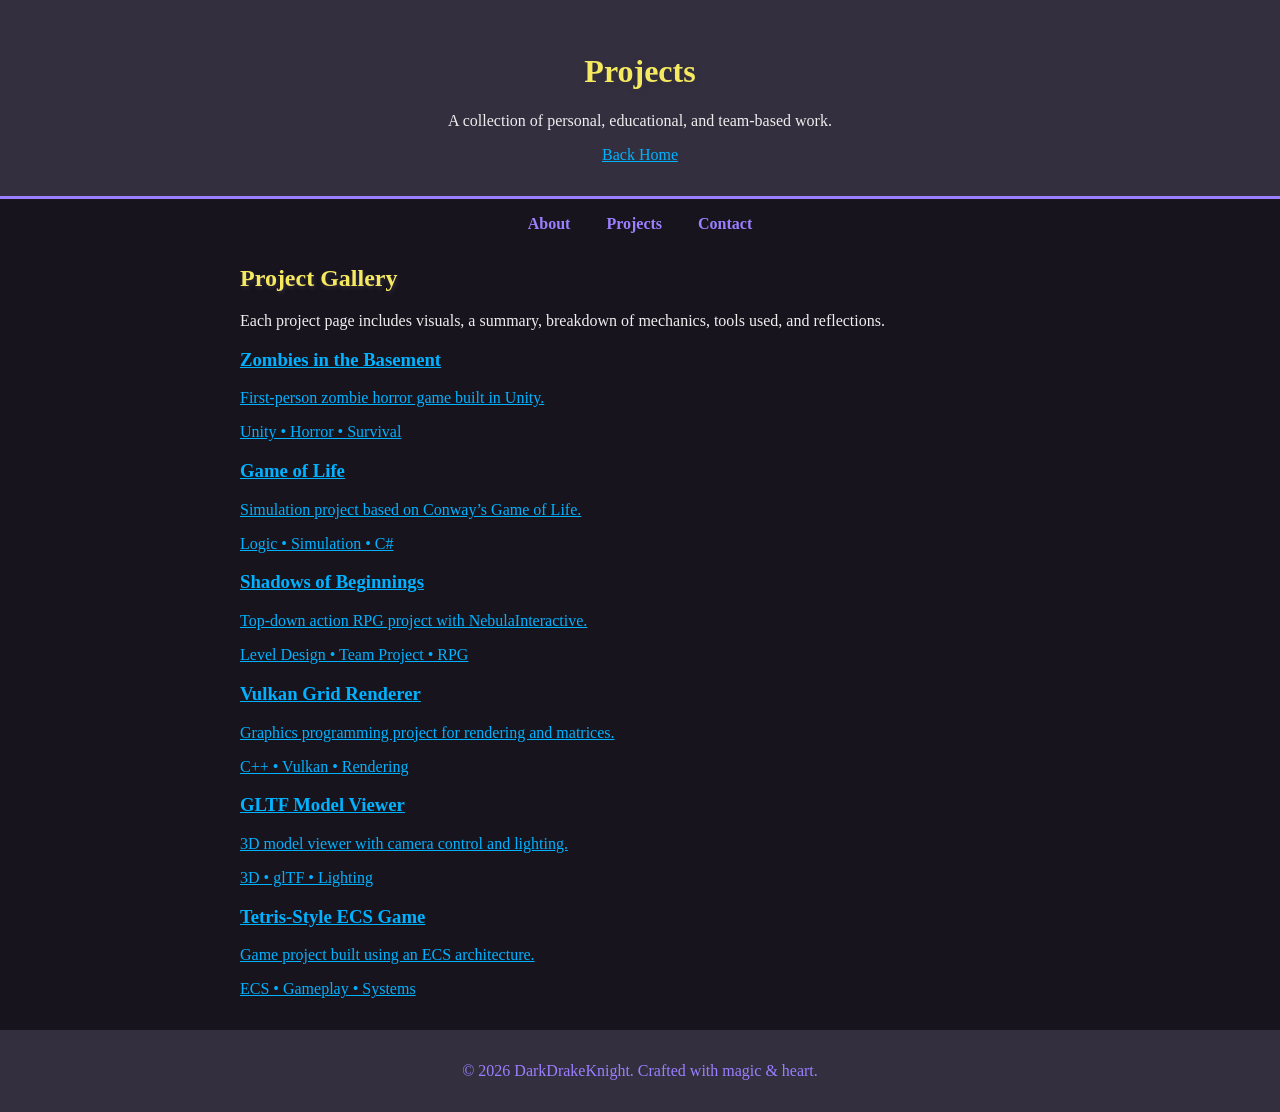
==== projects.html @ 4fe00a68 "Add projects.html for portfolio showcase" ====
<!DOCTYPE html>
<html lang="en">
<head>
  <meta charset="UTF-8">
  <title>Projects | DarkDrakeKnight's Portfolio</title>
  <link rel="stylesheet" href="style.css">
  <meta name="viewport" content="width=device-width, initial-scale=1.0">
</head>
<body>
  <header class="hero">
    <h1>Projects</h1>
    <p>A collection of personal, educational, and team-based work.</p>
    <a class="button" href="index.html">Back Home</a>
  </header>

  <nav>
    <a href="index.html#about">About</a>
    <a href="projects.html">Projects</a>
    <a href="index.html#contact">Contact</a>
  </nav>

  <main>
    <section>
      <h2>Project Gallery</h2>
      <p>Each project page includes visuals, a summary, breakdown of mechanics, tools used, and reflections.</p>

      <div class="project-grid">
        <a class="project-card" id="zombies" href="projects/zombies-in-the-basement.html">
          <h3>Zombies in the Basement</h3>
          <p>First-person zombie horror game built in Unity.</p>
          <span>Unity • Horror • Survival</span>
        </a>

        <a class="project-card" id="gol" href="projects/game-of-life.html">
          <h3>Game of Life</h3>
          <p>Simulation project based on Conway’s Game of Life.</p>
          <span>Logic • Simulation • C#</span>
        </a>

        <a class="project-card" id="sob" href="projects/shadows-of-beginnings.html">
          <h3>Shadows of Beginnings</h3>
          <p>Top-down action RPG project with NebulaInteractive.</p>
          <span>Level Design • Team Project • RPG</span>
        </a>

        <a class="project-card" id="vulkan" href="projects/vulkan-grid-renderer.html">
          <h3>Vulkan Grid Renderer</h3>
          <p>Graphics programming project for rendering and matrices.</p>
          <span>C++ • Vulkan • Rendering</span>
        </a>

        <a class="project-card" id="gltf" href="projects/gltf-model-viewer.html">
          <h3>GLTF Model Viewer</h3>
          <p>3D model viewer with camera control and lighting.</p>
          <span>3D • glTF • Lighting</span>
        </a>

        <a class="project-card" id="tetris" href="projects/tetris-ecs-game.html">
          <h3>Tetris-Style ECS Game</h3>
          <p>Game project built using an ECS architecture.</p>
          <span>ECS • Gameplay • Systems</span>
        </a>
      </div>
    </section>
  </main>

  <footer>
    <p>&copy; 2026 DarkDrakeKnight. Crafted with magic &amp; heart.</p>
  </footer>
</body>
</html>
---- style.css ----
body {
  background: #18141e;
  color: #eee;
  font-family: 'Georgia', serif;
  margin: 0;
  padding: 0;
}
header {
  text-align: center;
  padding: 2rem;
  background: #332f3e;
  border-bottom: 3px solid #9b7fff;
}
nav {
  text-align: center;
  margin: 1rem 0;
}
nav a {
  color: #9b7fff;
  text-decoration: none;
  margin: 0 1em;
  font-weight: bold;
}
main { max-width: 800px; margin: 2rem auto; }
section { margin: 2em 0; }
footer {
  text-align: center; padding: 1em 0;
  background: #332f3e; color: #9b7fff;
}

ul { list-style-type: '🗡 '; }
h1, h2 {
  color: #f5e960;
  text-shadow: 1px 2px 4px #332f3e;
}
a { color: #00b2ff; }
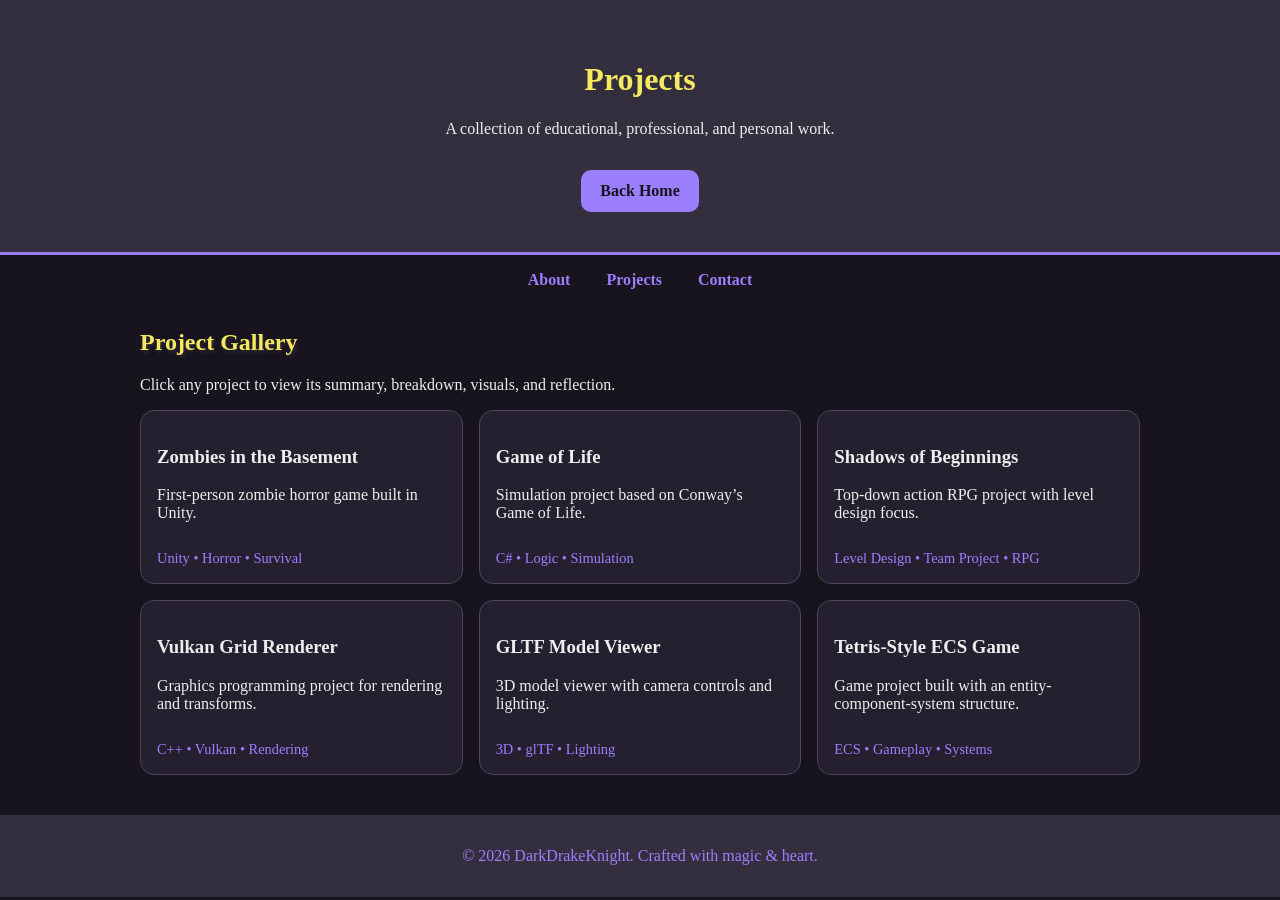
==== commit b945a752: "Update project descriptions and links in HTML" ====
--- a/projects.html
+++ b/projects.html
@@ -9,7 +9,7 @@
 <body>
   <header class="hero">
     <h1>Projects</h1>
-    <p>A collection of personal, educational, and team-based work.</p>
+    <p>A collection of educational, professional, and personal work.</p>
     <a class="button" href="index.html">Back Home</a>
   </header>
 
@@ -22,42 +22,42 @@
   <main>
     <section>
       <h2>Project Gallery</h2>
-      <p>Each project page includes visuals, a summary, breakdown of mechanics, tools used, and reflections.</p>
+      <p>Click any project to view its summary, breakdown, visuals, and reflection.</p>
 
       <div class="project-grid">
-        <a class="project-card" id="zombies" href="projects/zombies-in-the-basement.html">
+        <a class="project-card" href="projects/zombies-in-the-basement.html">
           <h3>Zombies in the Basement</h3>
           <p>First-person zombie horror game built in Unity.</p>
           <span>Unity • Horror • Survival</span>
         </a>
 
-        <a class="project-card" id="gol" href="projects/game-of-life.html">
+        <a class="project-card" href="projects/game-of-life.html">
           <h3>Game of Life</h3>
           <p>Simulation project based on Conway’s Game of Life.</p>
-          <span>Logic • Simulation • C#</span>
+          <span>C# • Logic • Simulation</span>
         </a>
 
-        <a class="project-card" id="sob" href="projects/shadows-of-beginnings.html">
+        <a class="project-card" href="projects/shadows-of-beginnings.html">
           <h3>Shadows of Beginnings</h3>
-          <p>Top-down action RPG project with NebulaInteractive.</p>
+          <p>Top-down action RPG project with level design focus.</p>
           <span>Level Design • Team Project • RPG</span>
         </a>
 
-        <a class="project-card" id="vulkan" href="projects/vulkan-grid-renderer.html">
+        <a class="project-card" href="projects/vulkan-grid-renderer.html">
           <h3>Vulkan Grid Renderer</h3>
-          <p>Graphics programming project for rendering and matrices.</p>
+          <p>Graphics programming project for rendering and transforms.</p>
           <span>C++ • Vulkan • Rendering</span>
         </a>
 
-        <a class="project-card" id="gltf" href="projects/gltf-model-viewer.html">
+        <a class="project-card" href="projects/gltf-model-viewer.html">
           <h3>GLTF Model Viewer</h3>
-          <p>3D model viewer with camera control and lighting.</p>
+          <p>3D model viewer with camera controls and lighting.</p>
           <span>3D • glTF • Lighting</span>
         </a>
 
-        <a class="project-card" id="tetris" href="projects/tetris-ecs-game.html">
+        <a class="project-card" href="projects/tetris-ecs-game.html">
           <h3>Tetris-Style ECS Game</h3>
-          <p>Game project built using an ECS architecture.</p>
+          <p>Game project built with an entity-component-system structure.</p>
           <span>ECS • Gameplay • Systems</span>
         </a>
       </div>
--- a/style.css
+++ b/style.css
@@ -5,12 +5,18 @@
   margin: 0;
   padding: 0;
 }
-header {
+header.hero {
   text-align: center;
-  padding: 2rem;
+  padding: 2.5rem 1rem;
   background: #332f3e;
   border-bottom: 3px solid #9b7fff;
 }
+.hero-icon {
+  width: 54px;
+  display: block;
+  margin: 0.75rem auto;
+}
+
 nav {
   text-align: center;
   margin: 1rem 0;
@@ -21,8 +27,8 @@
   margin: 0 1em;
   font-weight: bold;
 }
-main { max-width: 800px; margin: 2rem auto; }
-section { margin: 2em 0; }
+main { max-width: 1000px; margin: 2rem auto; padding: 0 1rem}
+section { margin: 2.5em 0; }
 footer {
   text-align: center; padding: 1em 0;
   background: #332f3e; color: #9b7fff;
@@ -34,3 +40,48 @@
   text-shadow: 1px 2px 4px #332f3e;
 }
 a { color: #00b2ff; }
+
+.project-grid {
+  display: grid;
+  grid-template-columns: repeat(auto-fit, minmax(240px, 1fr));
+  gap: 1rem;
+  margin-top: 1rem;
+}
+
+.project-card {
+  display: block;
+  background: #252030;
+  border: 1px solid #4b4360;
+  border-radius: 14px;
+  padding: 1rem;
+  text-decoration: none;
+  color: #eee;
+  transition: transform 0.2s ease, border-color 0.2s ease;
+}
+
+.project-card:hover {
+  transform: translateY(-4px);
+  border-color: #9b7fff;
+}
+
+.project-card span {
+  display: inline-block;
+  margin-top: 0.75rem;
+  color: #9b7fff;
+  font-size: 0.9rem;
+}
+
+.button {
+  display: inline-block;
+  margin-top: 1rem;
+  padding: 0.75rem 1.2rem;
+  background: #9b7fff;
+  color: #18141e;
+  border-radius: 10px;
+  text-decoration: none;
+  font-weight: bold;
+}
+
+.button:hover {
+  background: #b59cff;
+}
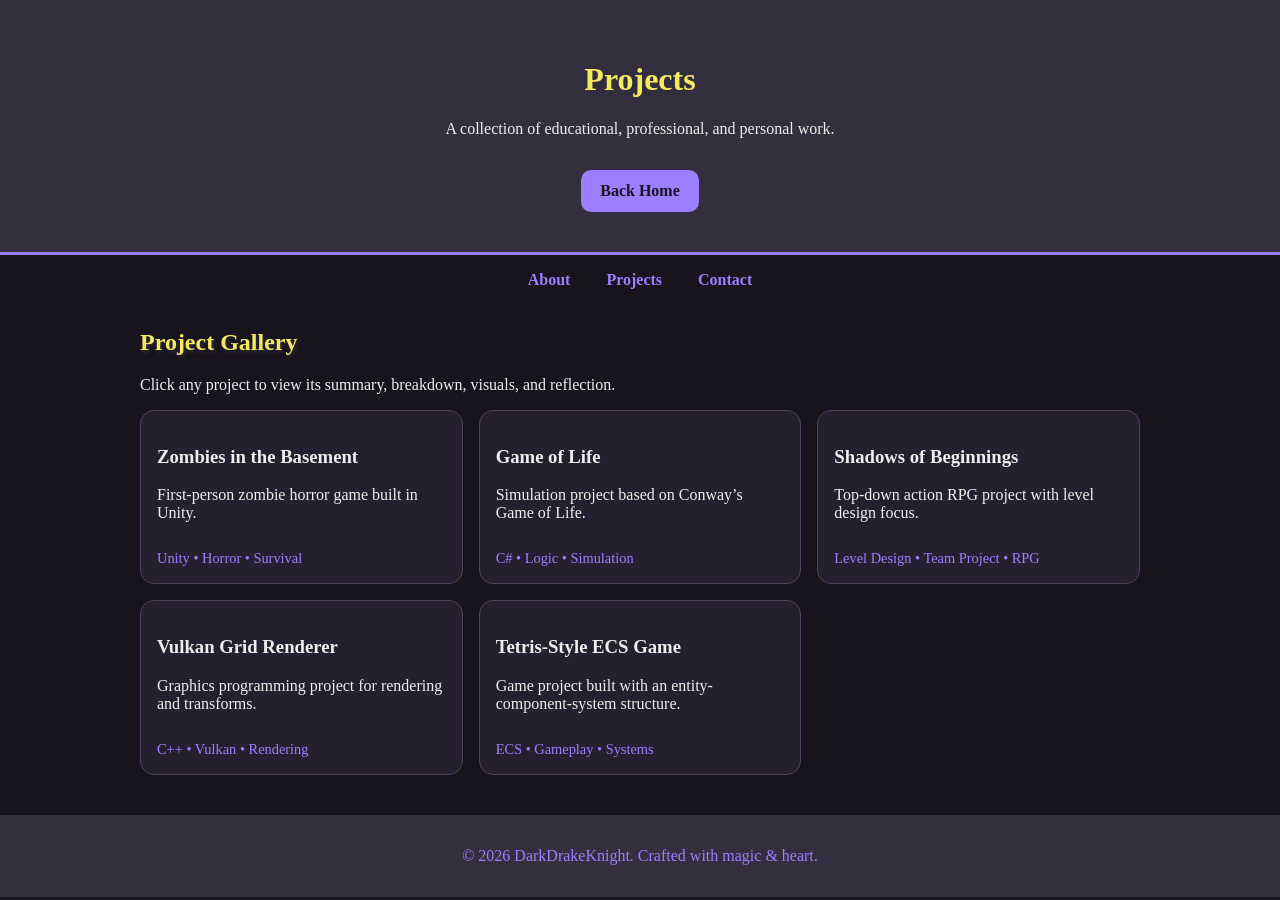
==== commit 0f30dc3f: "Remove GLTF Model Viewer project card Removed GLTF Model Viewer project card from the list. cant fin" ====
--- a/projects.html
+++ b/projects.html
@@ -49,12 +49,6 @@
           <span>C++ • Vulkan • Rendering</span>
         </a>
 
-        <a class="project-card" href="projects/gltf-model-viewer.html">
-          <h3>GLTF Model Viewer</h3>
-          <p>3D model viewer with camera controls and lighting.</p>
-          <span>3D • glTF • Lighting</span>
-        </a>
-
         <a class="project-card" href="projects/tetris-ecs-game.html">
           <h3>Tetris-Style ECS Game</h3>
           <p>Game project built with an entity-component-system structure.</p>
--- a/style.css
+++ b/style.css
@@ -71,6 +71,27 @@
   font-size: 0.9rem;
 }
 
+.visual-grid {
+  display: grid;
+  grid-template-columns: repeat(auto-fit, minmax(220px, 1fr));
+  gap: 1rem;
+  margin-top: 1rem;
+}
+
+.visual-card {
+  background: #252030;
+  border: 1px solid #4b4360;
+  border-radius: 14px;
+  padding: 0.75rem;
+}
+
+.visual-card img {
+  width: 100%;
+  height: auto;
+  display: block;
+  border-radius: 10px;
+}
+
 .button {
   display: inline-block;
   margin-top: 1rem;
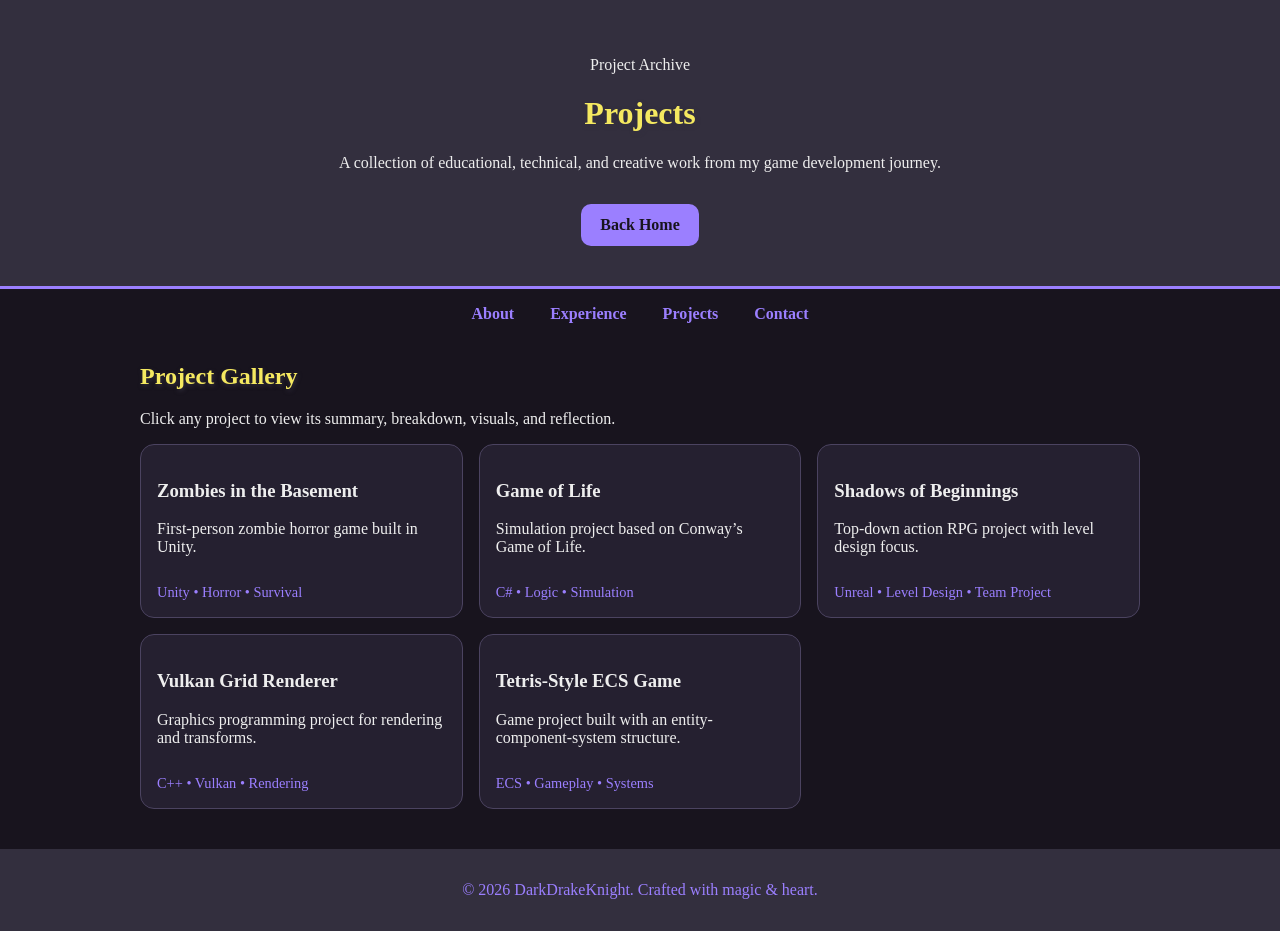
==== commit d1acd5c0: "Enhance projects page layout and content" ====
--- a/projects.html
+++ b/projects.html
@@ -8,19 +8,25 @@
 </head>
 <body>
   <header class="hero">
-    <h1>Projects</h1>
-    <p>A collection of educational, professional, and personal work.</p>
-    <a class="button" href="index.html">Back Home</a>
+    <div class="hero-content">
+      <p class="eyebrow">Project Archive</p>
+      <h1>Projects</h1>
+      <p class="hero-subtitle">
+        A collection of educational, technical, and creative work from my game development journey.
+      </p>
+      <a class="button" href="index.html">Back Home</a>
+    </div>
   </header>
 
   <nav>
     <a href="index.html#about">About</a>
+    <a href="index.html#resume">Experience</a>
     <a href="projects.html">Projects</a>
     <a href="index.html#contact">Contact</a>
   </nav>
 
   <main>
-    <section>
+    <section class="panel">
       <h2>Project Gallery</h2>
       <p>Click any project to view its summary, breakdown, visuals, and reflection.</p>
 
@@ -40,7 +46,7 @@
         <a class="project-card" href="projects/shadows-of-beginnings.html">
           <h3>Shadows of Beginnings</h3>
           <p>Top-down action RPG project with level design focus.</p>
-          <span>Level Design • Team Project • RPG</span>
+          <span>Unreal • Level Design • Team Project</span>
         </a>
 
         <a class="project-card" href="projects/vulkan-grid-renderer.html">
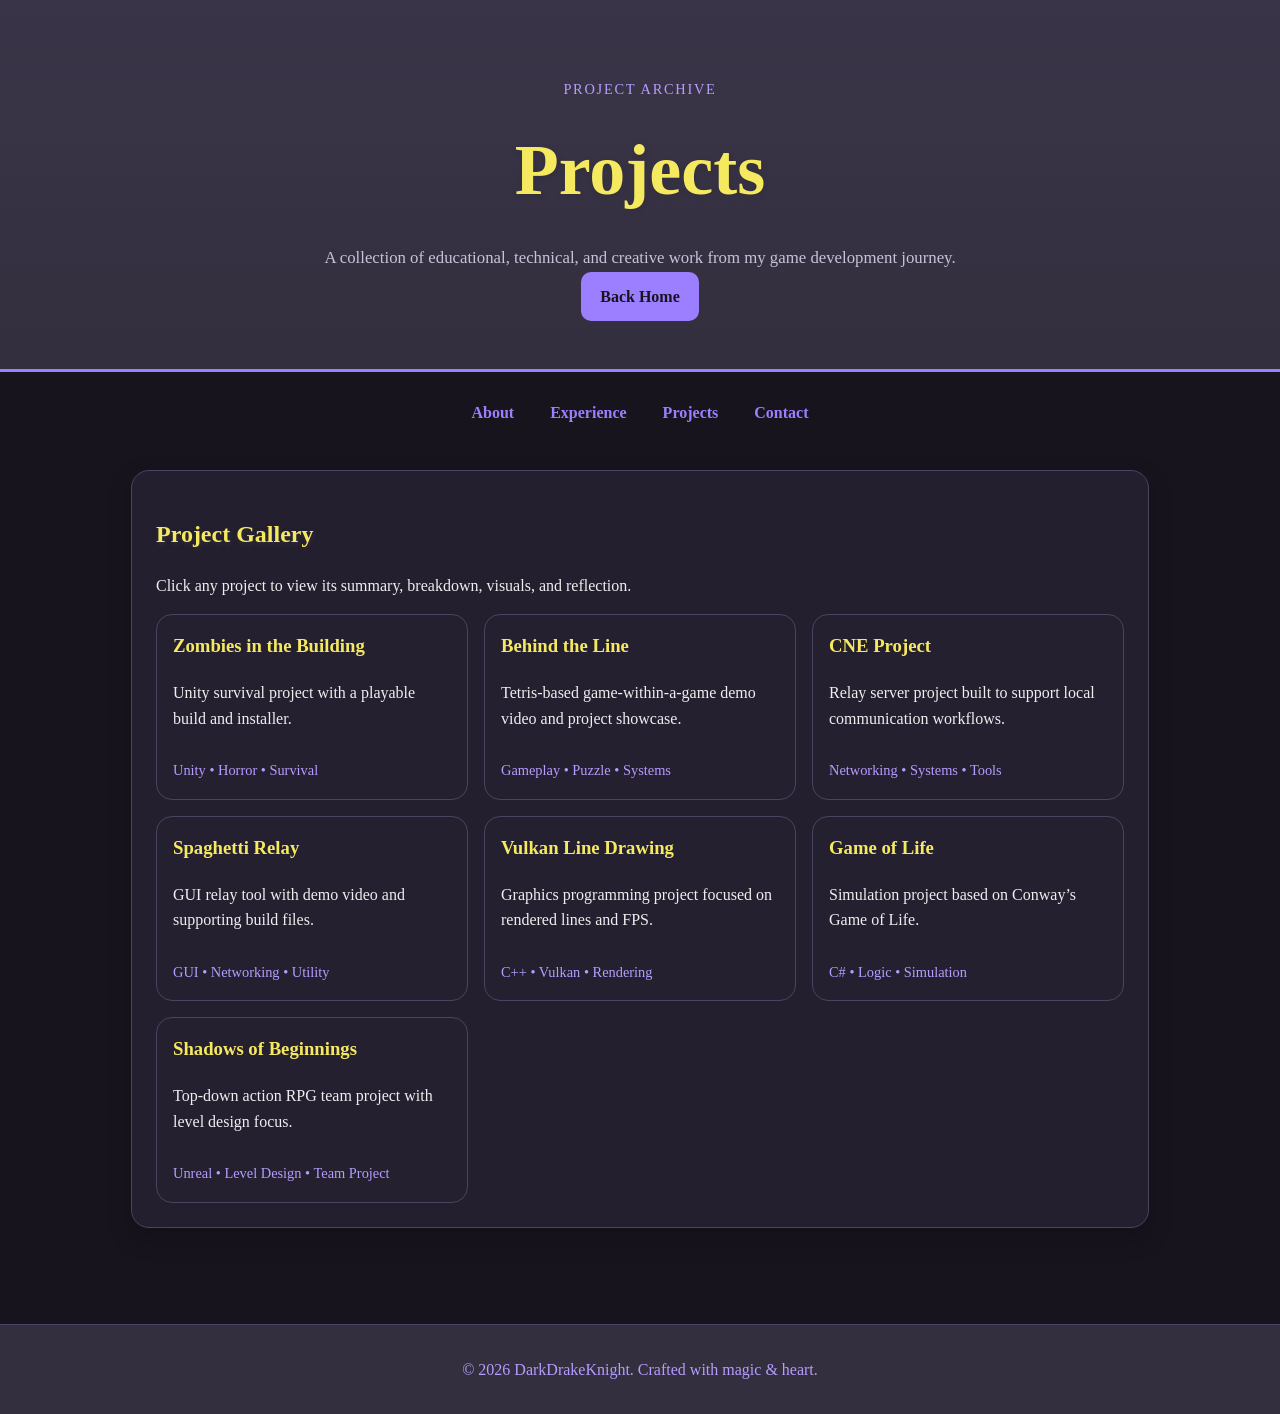
==== commit 471f6fbe: "Update projects.html" ====
--- a/projects.html
+++ b/projects.html
@@ -31,10 +31,34 @@
       <p>Click any project to view its summary, breakdown, visuals, and reflection.</p>
 
       <div class="project-grid">
-        <a class="project-card" href="projects/zombies-in-the-basement.html">
-          <h3>Zombies in the Basement</h3>
-          <p>First-person zombie horror game built in Unity.</p>
+        <a class="project-card" href="projects/zombies-in-the-building.html">
+          <h3>Zombies in the Building</h3>
+          <p>Unity survival project with a playable build and installer.</p>
           <span>Unity • Horror • Survival</span>
+        </a>
+
+        <a class="project-card" href="projects/behind-the-line.html">
+          <h3>Behind the Line</h3>
+          <p>Tetris-based game-within-a-game demo video and project showcase.</p>
+          <span>Gameplay • Puzzle • Systems</span>
+        </a>
+
+        <a class="project-card" href="projects/cne-project.html">
+          <h3>CNE Project</h3>
+          <p>Relay server project built to support local communication workflows.</p>
+          <span>Networking • Systems • Tools</span>
+        </a>
+
+        <a class="project-card" href="projects/spaghetti-relay.html">
+          <h3>Spaghetti Relay</h3>
+          <p>GUI relay tool with demo video and supporting build files.</p>
+          <span>GUI • Networking • Utility</span>
+        </a>
+
+        <a class="project-card" href="projects/vulkan-line-drawing.html">
+          <h3>Vulkan Line Drawing</h3>
+          <p>Graphics programming project focused on rendered lines and FPS.</p>
+          <span>C++ • Vulkan • Rendering</span>
         </a>
 
         <a class="project-card" href="projects/game-of-life.html">
@@ -45,20 +69,8 @@
 
         <a class="project-card" href="projects/shadows-of-beginnings.html">
           <h3>Shadows of Beginnings</h3>
-          <p>Top-down action RPG project with level design focus.</p>
+          <p>Top-down action RPG team project with level design focus.</p>
           <span>Unreal • Level Design • Team Project</span>
-        </a>
-
-        <a class="project-card" href="projects/vulkan-grid-renderer.html">
-          <h3>Vulkan Grid Renderer</h3>
-          <p>Graphics programming project for rendering and transforms.</p>
-          <span>C++ • Vulkan • Rendering</span>
-        </a>
-
-        <a class="project-card" href="projects/tetris-ecs-game.html">
-          <h3>Tetris-Style ECS Game</h3>
-          <p>Game project built with an entity-component-system structure.</p>
-          <span>ECS • Gameplay • Systems</span>
         </a>
       </div>
     </section>
--- a/style.css
+++ b/style.css
@@ -1,45 +1,158 @@
+:root {
+  --bg: #18141e;
+  --panel: #252030;
+  --panel-alt: #332f3e;
+  --text: #eee;
+  --muted: #c9c2d6;
+  --accent: #9b7fff;
+  --accent-light: #b59cff;
+  --gold: #f5e960;
+  --border: #4b4360;
+  --link: #00b2ff;
+}
+
+* {
+  box-sizing: border-box;
+}
+
+html {
+  scroll-behavior: smooth;
+}
+
 body {
-  background: #18141e;
-  color: #eee;
-  font-family: 'Georgia', serif;
+  background: var(--bg);
+  color: var(--text);
+  font-family: Georgia, serif;
   margin: 0;
   padding: 0;
-}
+  line-height: 1.6;
+}
+
 header.hero {
   text-align: center;
-  padding: 2.5rem 1rem;
-  background: #332f3e;
-  border-bottom: 3px solid #9b7fff;
-}
-.hero-icon {
-  width: 54px;
-  display: block;
-  margin: 0.75rem auto;
+  padding: 4rem 1rem 3rem;
+  background: linear-gradient(180deg, #3a3448 0%, var(--panel-alt) 100%);
+  border-bottom: 3px solid var(--accent);
+}
+
+.hero-content {
+  max-width: 900px;
+  margin: 0 auto;
+}
+
+.eyebrow {
+  letter-spacing: 0.12em;
+  text-transform: uppercase;
+  color: var(--accent-light);
+  font-size: 0.9rem;
+  margin-bottom: 0.75rem;
+}
+
+.hero h1,
+h1,
+h2 {
+  color: var(--gold);
+  text-shadow: 1px 2px 4px #332f3e;
+}
+
+.hero h1 {
+  font-size: clamp(2.4rem, 6vw, 4.5rem);
+  margin: 0;
+}
+
+.hero-subtitle {
+  max-width: 720px;
+  margin: 1rem auto 0;
+  color: var(--muted);
+  font-size: 1.05rem;
+}
+
+.hero-buttons {
+  margin-top: 1.5rem;
+  display: flex;
+  gap: 0.75rem;
+  justify-content: center;
+  flex-wrap: wrap;
 }
 
 nav {
   text-align: center;
-  margin: 1rem 0;
-}
+  margin: 1rem 0 0;
+  padding: 0.75rem 1rem;
+}
+
 nav a {
-  color: #9b7fff;
+  color: var(--accent);
   text-decoration: none;
   margin: 0 1em;
   font-weight: bold;
 }
-main { max-width: 1000px; margin: 2rem auto; padding: 0 1rem}
-section { margin: 2.5em 0; }
+
+nav a:hover,
+a:hover {
+  color: var(--accent-light);
+}
+
+main {
+  max-width: 1050px;
+  margin: 2rem auto;
+  padding: 0 1rem 2rem;
+}
+
+section {
+  margin: 2rem 0;
+}
+
+.panel {
+  background: rgba(37, 32, 48, 0.92);
+  border: 1px solid var(--border);
+  border-radius: 18px;
+  padding: 1.5rem;
+  box-shadow: 0 10px 24px rgba(0, 0, 0, 0.22);
+}
+
 footer {
-  text-align: center; padding: 1em 0;
-  background: #332f3e; color: #9b7fff;
-}
-
-ul { list-style-type: '🗡 '; }
-h1, h2 {
-  color: #f5e960;
-  text-shadow: 1px 2px 4px #332f3e;
-}
-a { color: #00b2ff; }
+  text-align: center;
+  padding: 1rem 0;
+  background: var(--panel-alt);
+  color: var(--accent-light);
+  border-top: 1px solid var(--border);
+}
+
+a {
+  color: var(--link);
+}
+
+ul {
+  padding-left: 1.2rem;
+}
+
+.skill-list,
+.contact-list {
+  list-style: none;
+  padding-left: 0;
+  margin: 0;
+}
+
+.skill-list li::before {
+  content: "🗡 ";
+}
+
+.contact-list li,
+.skill-list li {
+  margin: 0.45rem 0;
+}
+
+.resume-block {
+  margin-top: 1rem;
+  padding-top: 1rem;
+  border-top: 1px solid rgba(255, 255, 255, 0.08);
+}
+
+.resume-block:first-of-type {
+  border-top: none;
+  padding-top: 0;
+}
 
 .project-grid {
   display: grid;
@@ -50,59 +163,54 @@
 
 .project-card {
   display: block;
-  background: #252030;
-  border: 1px solid #4b4360;
-  border-radius: 14px;
+  background: var(--panel);
+  border: 1px solid var(--border);
+  border-radius: 16px;
   padding: 1rem;
   text-decoration: none;
-  color: #eee;
+  color: var(--text);
   transition: transform 0.2s ease, border-color 0.2s ease;
 }
 
 .project-card:hover {
   transform: translateY(-4px);
-  border-color: #9b7fff;
+  border-color: var(--accent);
+}
+
+.project-card h3 {
+  margin-top: 0;
+  color: var(--gold);
 }
 
 .project-card span {
   display: inline-block;
   margin-top: 0.75rem;
-  color: #9b7fff;
+  color: var(--accent-light);
   font-size: 0.9rem;
-}
-
-.visual-grid {
-  display: grid;
-  grid-template-columns: repeat(auto-fit, minmax(220px, 1fr));
-  gap: 1rem;
-  margin-top: 1rem;
-}
-
-.visual-card {
-  background: #252030;
-  border: 1px solid #4b4360;
-  border-radius: 14px;
-  padding: 0.75rem;
-}
-
-.visual-card img {
-  width: 100%;
-  height: auto;
-  display: block;
-  border-radius: 10px;
 }
 
 .button {
   display: inline-block;
-  margin-top: 1rem;
   padding: 0.75rem 1.2rem;
-  background: #9b7fff;
+  background: var(--accent);
   color: #18141e;
   border-radius: 10px;
   text-decoration: none;
   font-weight: bold;
+  border: none;
 }
 
 .button:hover {
-  background: #b59cff;
-}
+  background: var(--accent-light);
+  color: #18141e;
+}
+
+.button.secondary {
+  background: transparent;
+  color: var(--accent-light);
+  border: 1px solid var(--accent);
+}
+
+.button.secondary:hover {
+  background: rgba(155, 127, 255, 0.12);
+}
